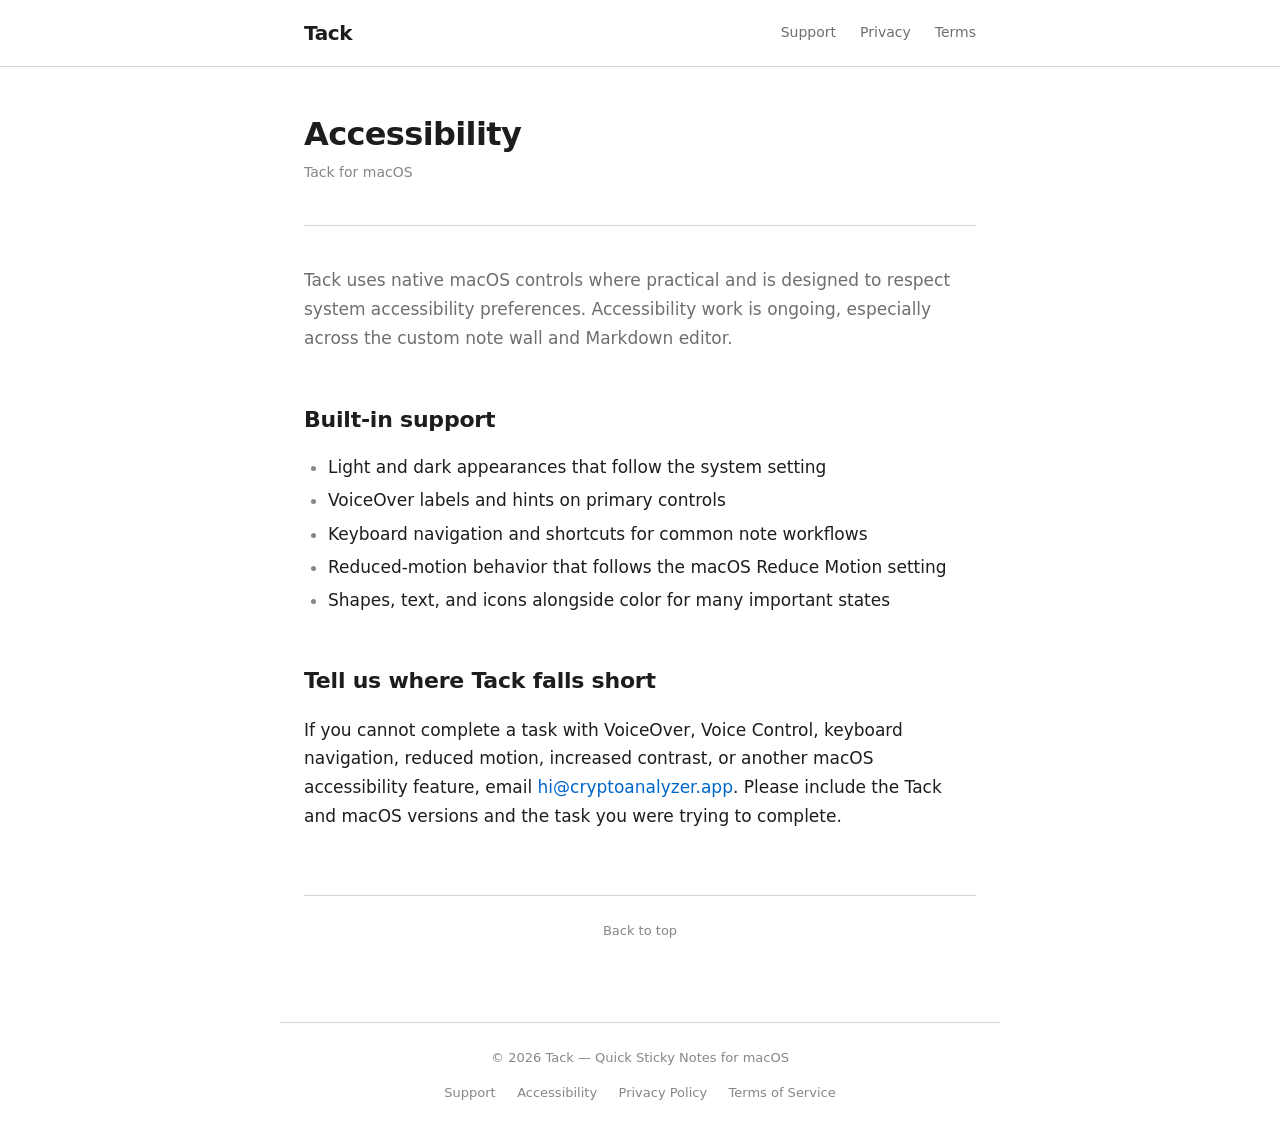
==== accessibility.html @ 29222e1f "Prepare public App Store support pages" ====
<!DOCTYPE html>
<html lang="en">
<head>
    <meta charset="UTF-8">
    <meta name="viewport" content="width=device-width, initial-scale=1.0">
    <title>Accessibility — Tack</title>
    <meta name="description" content="Accessibility features and support contact for Tack on macOS.">
    <meta property="og:title" content="Accessibility — Tack">
    <meta property="og:description" content="Learn about Tack's macOS accessibility support.">
    <meta property="og:type" content="website">
    <link rel="stylesheet" href="style.css">
</head>
<body id="top">
    <nav>
        <div class="nav-inner">
            <a href="index.html" class="wordmark">Tack</a>
            <div class="nav-links">
                <a href="support.html">Support</a>
                <a href="privacy.html">Privacy</a>
                <a href="terms.html">Terms</a>
            </div>
        </div>
    </nav>

    <main>
        <div class="legal-header">
            <h1>Accessibility</h1>
            <p class="effective-date">Tack for macOS</p>
        </div>

        <p class="legal-intro">Tack uses native macOS controls where practical and is designed to respect system accessibility preferences. Accessibility work is ongoing, especially across the custom note wall and Markdown editor.</p>

        <h2>Built-in support</h2>
        <ul>
            <li>Light and dark appearances that follow the system setting</li>
            <li>VoiceOver labels and hints on primary controls</li>
            <li>Keyboard navigation and shortcuts for common note workflows</li>
            <li>Reduced-motion behavior that follows the macOS Reduce Motion setting</li>
            <li>Shapes, text, and icons alongside color for many important states</li>
        </ul>

        <h2>Tell us where Tack falls short</h2>
        <p>If you cannot complete a task with VoiceOver, Voice Control, keyboard navigation, reduced motion, increased contrast, or another macOS accessibility feature, email <a href="mailto:hi@cryptoanalyzer.app?subject=Tack%20Accessibility">hi@cryptoanalyzer.app</a>. Please include the Tack and macOS versions and the task you were trying to complete.</p>

        <a href="#top" class="back-to-top">Back to top</a>
    </main>

    <footer>
        <p>&copy; <script>document.write(new Date().getFullYear())</script> Tack &mdash; Quick Sticky Notes for macOS</p>
        <div class="footer-links">
            <a href="support.html">Support</a>
            <a href="accessibility.html">Accessibility</a>
            <a href="privacy.html">Privacy Policy</a>
            <a href="terms.html">Terms of Service</a>
        </div>
    </footer>
</body>
</html>
---- style.css ----
/* Tack — App Website Stylesheet */

:root {
    --bg: #ffffff;
    --bg-secondary: #f5f5f7;
    --text: #1d1d1f;
    --text-secondary: #6e6e73;
    --text-tertiary: #86868b;
    --link: #0066CC;
    --link-hover: #004499;
    --border: #d2d2d7;
    --max-width: 720px;
    --font: -apple-system, BlinkMacSystemFont, 'SF Pro Text', 'Segoe UI', system-ui, 'Helvetica Neue', sans-serif;
}

@media (prefers-color-scheme: dark) {
    :root {
        --bg: #1a1a1a;
        --bg-secondary: #222222;
        --text: #f5f5f7;
        --text-secondary: #a1a1a6;
        --text-tertiary: #86868b;
        --link: #2997ff;
        --link-hover: #64b5f6;
        --border: #424245;
    }
}

*,
*::before,
*::after {
    box-sizing: border-box;
    margin: 0;
    padding: 0;
}

html {
    scroll-padding-top: 80px;
    -webkit-text-size-adjust: 100%;
}

body {
    font-family: var(--font);
    font-size: 17px;
    line-height: 1.7;
    color: var(--text);
    background-color: var(--bg);
    -webkit-font-smoothing: antialiased;
    -moz-osx-font-smoothing: grayscale;
    transition: background-color 0.2s ease, color 0.2s ease;
}

/* Navigation */

nav {
    position: sticky;
    top: 0;
    z-index: 100;
    background-color: var(--bg);
    border-bottom: 1px solid var(--border);
    backdrop-filter: blur(20px);
    -webkit-backdrop-filter: blur(20px);
}

nav .nav-inner {
    max-width: var(--max-width);
    margin: 0 auto;
    padding: 16px 24px;
    display: flex;
    align-items: center;
    justify-content: space-between;
}

nav .wordmark {
    font-size: 20px;
    font-weight: 700;
    color: var(--text);
    text-decoration: none;
    letter-spacing: -0.02em;
}

nav .wordmark:hover {
    opacity: 0.7;
}

nav .nav-links {
    display: flex;
    gap: 24px;
}

nav .nav-links a {
    font-size: 14px;
    color: var(--text-secondary);
    text-decoration: none;
    transition: color 0.15s ease;
}

nav .nav-links a:hover {
    color: var(--text);
}

nav .nav-links a.active {
    color: var(--text);
    font-weight: 500;
}

/* Main content */

main {
    max-width: var(--max-width);
    margin: 0 auto;
    padding: 48px 24px 80px;
}

/* Landing page */

.hero {
    text-align: center;
    padding: 80px 0 48px;
}

.hero h1 {
    font-size: 48px;
    font-weight: 700;
    letter-spacing: -0.03em;
    line-height: 1.1;
    margin-bottom: 12px;
}

.hero .tagline {
    font-size: 20px;
    color: var(--text-secondary);
    margin-bottom: 32px;
}

.hero .description {
    font-size: 17px;
    color: var(--text-secondary);
    max-width: 540px;
    margin: 0 auto 40px;
    line-height: 1.6;
}

.hero .links {
    display: flex;
    gap: 32px;
    justify-content: center;
    margin-bottom: 48px;
}

.hero .links a {
    font-size: 15px;
    color: var(--link);
    text-decoration: none;
    padding: 10px 24px;
    border: 1px solid var(--border);
    border-radius: 8px;
    transition: all 0.15s ease;
}

.hero .links a:hover {
    background-color: var(--bg-secondary);
    border-color: var(--link);
}

.store-note {
    font-size: 13px;
    color: var(--text-tertiary);
}

/* Legal pages */

.legal-header {
    margin-bottom: 40px;
    padding-bottom: 24px;
    border-bottom: 1px solid var(--border);
}

.legal-header h1 {
    font-size: 32px;
    font-weight: 700;
    letter-spacing: -0.02em;
    line-height: 1.2;
    margin-bottom: 8px;
}

.legal-header .effective-date {
    font-size: 14px;
    color: var(--text-tertiary);
}

.legal-intro {
    font-size: 17px;
    color: var(--text-secondary);
    margin-bottom: 40px;
    line-height: 1.7;
}

/* Headings */

h2 {
    font-size: 22px;
    font-weight: 600;
    letter-spacing: -0.01em;
    margin-top: 48px;
    margin-bottom: 16px;
    color: var(--text);
}

h3 {
    font-size: 18px;
    font-weight: 500;
    margin-top: 32px;
    margin-bottom: 12px;
    color: var(--text);
}

/* Paragraphs */

p {
    margin-bottom: 16px;
}

/* Lists */

ul, ol {
    margin-bottom: 16px;
    padding-left: 24px;
}

li {
    margin-bottom: 6px;
    line-height: 1.6;
}

li::marker {
    color: var(--text-tertiary);
}

/* Links */

a {
    color: var(--link);
    text-decoration: none;
    transition: color 0.15s ease;
}

a:hover {
    color: var(--link-hover);
    text-decoration: underline;
}

/* Legal disclaimer blocks (all-caps sections) */

.disclaimer {
    font-size: 14px;
    line-height: 1.6;
    margin-bottom: 16px;
    text-transform: uppercase;
    letter-spacing: 0.01em;
}

/* Back to top */

.back-to-top {
    display: block;
    text-align: center;
    margin-top: 64px;
    padding-top: 24px;
    border-top: 1px solid var(--border);
    font-size: 13px;
    color: var(--text-tertiary);
    text-decoration: none;
}

.back-to-top:hover {
    color: var(--link);
    text-decoration: none;
}

/* Footer */

footer {
    max-width: var(--max-width);
    margin: 0 auto;
    padding: 24px;
    border-top: 1px solid var(--border);
    text-align: center;
}

footer p {
    font-size: 13px;
    color: var(--text-tertiary);
    margin-bottom: 0;
}

footer .footer-links {
    margin-top: 8px;
}

footer .footer-links a {
    font-size: 13px;
    color: var(--text-tertiary);
    text-decoration: none;
    margin: 0 8px;
}

footer .footer-links a:hover {
    color: var(--link);
}

/* Print styles */

@media print {
    nav, .back-to-top {
        display: none;
    }

    body {
        font-size: 12pt;
        color: #000;
        background: #fff;
    }

    a {
        color: #000;
        text-decoration: underline;
    }

    footer {
        border-top: 1pt solid #ccc;
    }
}

/* Mobile adjustments */

@media (max-width: 600px) {
    .hero h1 {
        font-size: 36px;
    }

    .hero .tagline {
        font-size: 18px;
    }

    .hero .links {
        flex-direction: column;
        gap: 12px;
        align-items: center;
    }

    .legal-header h1 {
        font-size: 28px;
    }

    h2 {
        font-size: 20px;
    }

    main {
        padding: 32px 20px 60px;
    }
}
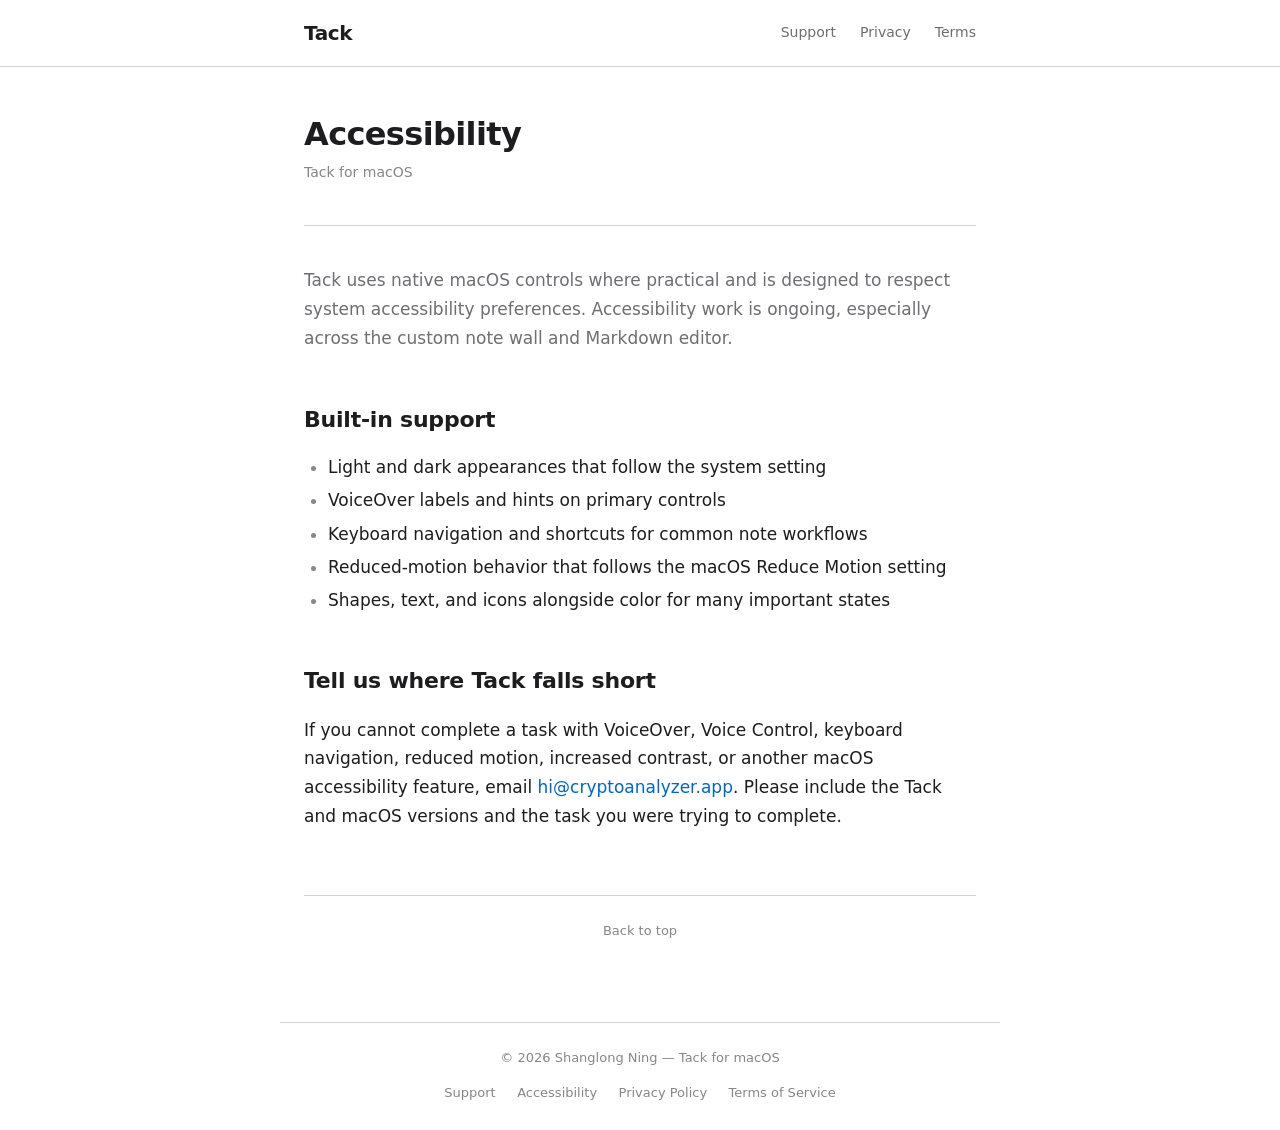
==== commit 8f43fdc7: "Name Shanglong Ning as Tack application provider" ====
--- a/accessibility.html
+++ b/accessibility.html
@@ -46,7 +46,7 @@
     </main>
 
     <footer>
-        <p>&copy; <script>document.write(new Date().getFullYear())</script> Tack &mdash; Quick Sticky Notes for macOS</p>
+        <p>&copy; <script>document.write(new Date().getFullYear())</script> Shanglong Ning &mdash; Tack for macOS</p>
         <div class="footer-links">
             <a href="support.html">Support</a>
             <a href="accessibility.html">Accessibility</a>
